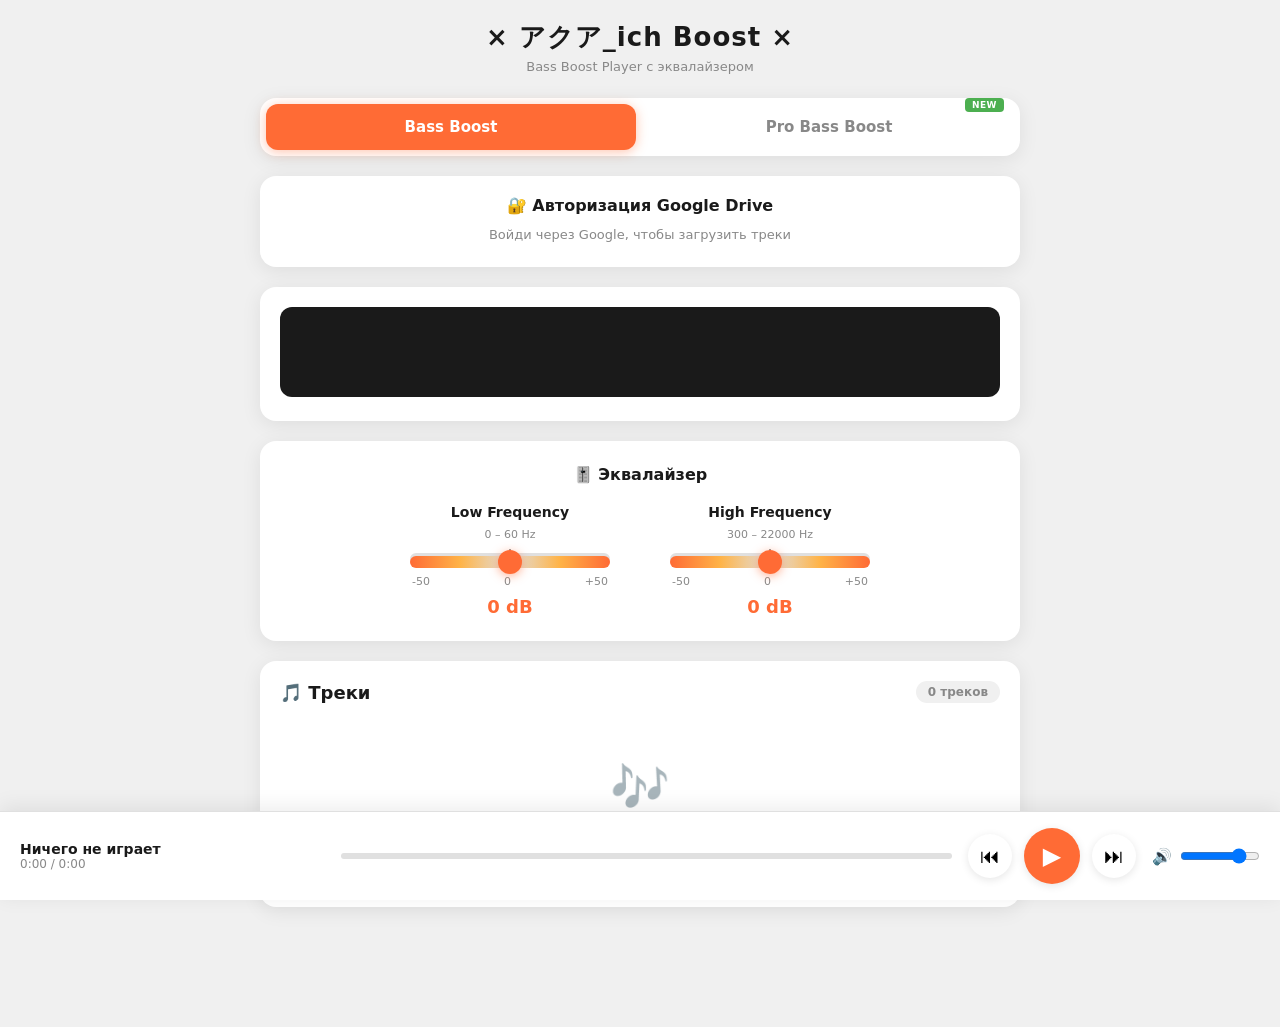
==== aqua_ich_boost_player.html @ 5163fb45 "Add files via upload" ====
<!DOCTYPE html>
<html lang="ru">
<head>
<meta charset="UTF-8">
<meta name="viewport" content="width=device-width, initial-scale=1.0">
<title>× アクア_ich Boost ×</title>
<script src="https://accounts.google.com/gsi/client" async defer></script>
<style>
  :root {
    --bg: #f0f0f0;
    --card: #ffffff;
    --accent: #ff6b35;
    --text: #1a1a1a;
    --text2: #888888;
    --border: #e0e0e0;
    --shadow: 0 4px 20px rgba(0,0,0,0.08);
    --green: #4caf50;
    --red: #f44336;
    --blue: #2196f3;
  }
  * { margin:0; padding:0; box-sizing:border-box; font-family:'Segoe UI',system-ui,sans-serif; }
  body { background:var(--bg); color:var(--text); min-height:100vh; }
  .container { max-width:800px; margin:0 auto; padding:20px; }

  .header { text-align:center; margin-bottom:24px; }
  .header h1 { font-size:26px; font-weight:700; letter-spacing:1px; }
  .header p { color:var(--text2); font-size:13px; margin-top:4px; }

  /* Tabs */
  .tabs { display:flex; gap:8px; margin-bottom:20px; background:var(--card); padding:6px; border-radius:16px; box-shadow:var(--shadow); }
  .tab { flex:1; padding:14px 20px; border:none; background:transparent; border-radius:12px; cursor:pointer; font-size:15px; font-weight:600; color:var(--text2); transition:all 0.3s; position:relative; }
  .tab.active { background:var(--accent); color:white; box-shadow:0 2px 12px rgba(255,107,53,0.4); }
  .tab .badge-new {
    position:absolute;
    top:-6px;
    right:10px;
    background:var(--green);
    color:white;
    font-size:9px;
    padding:2px 7px;
    border-radius:4px;
    font-weight:700;
    letter-spacing:0.5px;
    text-transform:uppercase;
  }

  /* Auth */
  .auth-box { background:var(--card); border-radius:16px; padding:20px; margin-bottom:20px; box-shadow:var(--shadow); text-align:center; }
  .auth-box h3 { font-size:16px; margin-bottom:12px; }
  .auth-status { font-size:13px; color:var(--text2); margin-top:10px; min-height:20px; }
  .auth-status.ok { color:var(--green); }
  .auth-status.err { color:var(--red); }
  .auth-status.loading { color:var(--blue); }
  .btn { padding:12px 28px; border:none; border-radius:12px; font-size:14px; font-weight:600; cursor:pointer; transition:all 0.2s; display:inline-flex; align-items:center; gap:8px; }
  .btn-primary { background:var(--accent); color:white; box-shadow:0 2px 12px rgba(255,107,53,0.3); }
  .btn-primary:hover { transform:translateY(-1px); box-shadow:0 4px 16px rgba(255,107,53,0.4); }
  .btn-green { background:var(--green); color:white; }
  .btn-blue { background:var(--blue); color:white; }
  .btn-red { background:var(--red); color:white; }

  /* Equalizer */
  .eq-box { background:var(--card); border-radius:16px; padding:24px; margin-bottom:20px; box-shadow:var(--shadow); }
  .eq-title { font-size:16px; font-weight:700; margin-bottom:20px; text-align:center; }
  .eq-sliders { display:flex; justify-content:center; gap:60px; }
  .eq-band { text-align:center; width:200px; }
  .eq-band label { font-size:14px; font-weight:600; display:block; margin-bottom:8px; }
  .eq-band .freq-label { font-size:11px; color:var(--text2); margin-bottom:12px; }
  .eq-slider-wrap { position:relative; height:12px; background:var(--border); border-radius:6px; margin:10px 0; }
  .eq-slider-wrap input[type=range] {
    -webkit-appearance:none;
    appearance:none;
    width:100%;
    height:12px;
    background:transparent;
    position:relative;
    z-index:2;
    cursor:pointer;
  }
  .eq-slider-wrap input[type=range]::-webkit-slider-thumb {
    -webkit-appearance:none;
    width:24px;
    height:24px;
    border-radius:50%;
    background:var(--accent);
    cursor:pointer;
    box-shadow:0 2px 10px rgba(255,107,53,0.5);
    margin-top:-6px;
  }
  .eq-slider-wrap input[type=range]::-webkit-slider-runnable-track {
    height:12px;
    border-radius:6px;
    background:linear-gradient(to right, #ff6b35 0%, #ffb347 25%, #e0e0e0 50%, #ffb347 75%, #ff6b35 100%);
  }
  .eq-slider-wrap input[type=range]::-moz-range-thumb {
    width:24px; height:24px; border-radius:50%; background:var(--accent); border:none;
    box-shadow:0 2px 10px rgba(255,107,53,0.5);
  }
  .eq-slider-wrap input[type=range]::-moz-range-track {
    height:12px; border-radius:6px;
    background:linear-gradient(to right, #ff6b35 0%, #ffb347 25%, #e0e0e0 50%, #ffb347 75%, #ff6b35 100%);
  }
  .eq-center-line {
    position:absolute;
    left:50%;
    top:-4px;
    bottom:-4px;
    width:2px;
    background:#999;
    z-index:1;
    transform:translateX(-50%);
  }
  .eq-scale { display:flex; justify-content:space-between; font-size:11px; color:var(--text2); margin-top:4px; padding:0 2px; }
  .eq-value { font-size:18px; font-weight:700; color:var(--accent); margin-top:8px; }

  /* Visualizer */
  .viz-box { background:var(--card); border-radius:16px; padding:20px; margin-bottom:20px; box-shadow:var(--shadow); }
  canvas { width:100%; height:90px; border-radius:12px; background:#1a1a1a; }

  /* Tracks */
  .tracks-box { background:var(--card); border-radius:16px; padding:20px; box-shadow:var(--shadow); min-height:200px; }
  .tracks-header { display:flex; justify-content:space-between; align-items:center; margin-bottom:16px; }
  .tracks-header h3 { font-size:18px; }
  .track-count { background:var(--bg); padding:4px 12px; border-radius:12px; font-size:12px; font-weight:600; color:var(--text2); }
  .track-item { display:flex; align-items:center; gap:14px; padding:14px; border-radius:12px; transition:all 0.2s; margin-bottom:8px; background:#fafafa; }
  .track-item:hover { background:#f0f0f0; }
  .track-item.playing { background:rgba(255,107,53,0.08); border:2px solid rgba(255,107,53,0.2); }
  .track-num { width:32px; height:32px; border-radius:50%; background:var(--card); display:flex; align-items:center; justify-content:center; font-size:12px; font-weight:700; color:var(--text2); box-shadow:0 2px 8px rgba(0,0,0,0.06); }
  .track-info { flex:1; }
  .track-name { font-size:14px; font-weight:600; white-space:nowrap; overflow:hidden; text-overflow:ellipsis; max-width:380px; }
  .track-meta { font-size:12px; color:var(--text2); margin-top:2px; }
  .track-btns { display:flex; gap:8px; }
  .icon-btn { width:40px; height:40px; border-radius:50%; border:none; background:var(--card); cursor:pointer; display:flex; align-items:center; justify-content:center; font-size:18px; box-shadow:0 2px 8px rgba(0,0,0,0.08); transition:all 0.2s; }
  .icon-btn:hover { transform:scale(1.1); background:var(--accent); color:white; }
  .icon-btn.playing { background:var(--accent); color:white; }

  /* Player bar */
  .player-bar { position:fixed; bottom:0; left:0; right:0; background:var(--card); border-top:1px solid var(--border); padding:16px 20px; display:flex; align-items:center; gap:16px; box-shadow:0 -4px 20px rgba(0,0,0,0.08); z-index:100; }
  .player-info { flex:1; min-width:0; }
  .player-title { font-size:14px; font-weight:600; white-space:nowrap; overflow:hidden; text-overflow:ellipsis; }
  .player-time { font-size:12px; color:var(--text2); }
  .player-progress { flex:2; height:6px; background:var(--border); border-radius:3px; cursor:pointer; position:relative; }
  .player-progress-fill { height:100%; background:var(--accent); border-radius:3px; width:0%; transition:width 0.1s; }
  .player-controls { display:flex; align-items:center; gap:12px; }
  .player-btn { width:44px; height:44px; border-radius:50%; border:none; background:var(--card); cursor:pointer; display:flex; align-items:center; justify-content:center; font-size:20px; box-shadow:0 2px 8px rgba(0,0,0,0.1); transition:all 0.2s; }
  .player-btn:hover { transform:scale(1.1); }
  .player-btn.main { width:56px; height:56px; background:var(--accent); color:white; font-size:24px; }
  .volume-box { display:flex; align-items:center; gap:8px; }
  .volume-box input { width:80px; }

  .empty-state { text-align:center; padding:40px; color:var(--text2); }
  .empty-state .big-icon { font-size:48px; margin-bottom:12px; opacity:0.5; }

  .spacer { height:100px; }

  /* Google Sign In button */
  #g_id_signin { margin:10px auto; }

  .download-btn { 
    padding:6px 14px; 
    border:none; 
    border-radius:8px; 
    background:var(--green); 
    color:white; 
    font-size:12px; 
    font-weight:600; 
    cursor:pointer; 
    transition:all 0.2s;
  }
  .download-btn:hover { background:#45a049; }
</style>
</head>
<body>

<div class="container">
  <div class="header">
    <h1>× アクア_ich Boost ×</h1>
    <p>Bass Boost Player с эквалайзером</p>
  </div>

  <!-- Tabs -->
  <div class="tabs">
    <button class="tab active" onclick="switchTab('bass')">Bass Boost</button>
    <button class="tab" onclick="switchTab('pro')">
      Pro Bass Boost
      <span class="badge-new">NEW</span>
    </button>
  </div>

  <!-- Auth / Drive -->
  <div class="auth-box">
    <h3>🔐 Авторизация Google Drive</h3>
    <div id="g_id_signin"></div>
    <button class="btn btn-primary" id="loadBtn" onclick="loadTracks()" style="display:none;">🔄 Обновить треки</button>
    <button class="btn btn-red" id="logoutBtn" onclick="logout()" style="display:none;">🚪 Выйти</button>
    <div class="auth-status" id="authStatus">Войди через Google, чтобы загрузить треки</div>
  </div>

  <!-- Visualizer -->
  <div class="viz-box">
    <canvas id="vizCanvas" width="800" height="90"></canvas>
  </div>

  <!-- Equalizer - 2 sliders -->
  <div class="eq-box">
    <div class="eq-title">🎚️ Эквалайзер</div>
    <div class="eq-sliders">
      <div class="eq-band">
        <label>Low Frequency</label>
        <div class="freq-label">0 – 60 Hz</div>
        <div class="eq-slider-wrap">
          <div class="eq-center-line"></div>
          <input type="range" id="lowFreq" min="-50" max="50" value="0" oninput="updateLowFreq(this.value)">
        </div>
        <div class="eq-scale"><span>-50</span><span>0</span><span>+50</span></div>
        <div class="eq-value" id="lowFreqVal">0 dB</div>
      </div>
      <div class="eq-band">
        <label>High Frequency</label>
        <div class="freq-label">300 – 22000 Hz</div>
        <div class="eq-slider-wrap">
          <div class="eq-center-line"></div>
          <input type="range" id="highFreq" min="-50" max="50" value="0" oninput="updateHighFreq(this.value)">
        </div>
        <div class="eq-scale"><span>-50</span><span>0</span><span>+50</span></div>
        <div class="eq-value" id="highFreqVal">0 dB</div>
      </div>
    </div>
  </div>

  <!-- Tracks -->
  <div class="tracks-box">
    <div class="tracks-header">
      <h3>🎵 Треки</h3>
      <span class="track-count" id="trackCount">0 треков</span>
    </div>
    <div id="tracksList">
      <div class="empty-state">
        <div class="big-icon">🎶</div>
        <p>Войди через Google и нажми «Обновить», чтобы загрузить треки</p>
      </div>
    </div>
  </div>

  <div class="spacer"></div>
</div>

<!-- Player Bar -->
<div class="player-bar">
  <div class="player-info">
    <div class="player-title" id="playerTitle">Ничего не играет</div>
    <div class="player-time" id="playerTime">0:00 / 0:00</div>
  </div>
  <div class="player-progress" id="progressBar" onclick="seek(event)">
    <div class="player-progress-fill" id="progressFill"></div>
  </div>
  <div class="player-controls">
    <button class="player-btn" onclick="prevTrack()">⏮</button>
    <button class="player-btn main" id="playBtn" onclick="togglePlay()">▶</button>
    <button class="player-btn" onclick="nextTrack()">⏭</button>
  </div>
  <div class="volume-box">
    <span>🔊</span>
    <input type="range" min="0" max="100" value="80" oninput="setVolume(this.value)">
  </div>
</div>

<script>
// ===== CONFIG =====
const CLIENT_ID = '830248822179-fhpent7chj669b1dheijkqpao1aupvlo.apps.googleusercontent.com';
const FOLDERS = {
  bass: '1kdlwdv2Vj61MguJNQw0tPqqS7c1af6V0',
  pro: '1VSWe972Yy4k4_7MBRKq35y_H9FUlUdFY'
};
const API_KEY = 'AIzaSyDWpLjol2-PGwgXaF_Ego91LoyUTzQK_4o';

// ===== AUDIO ENGINE =====
let audioCtx, source, gainNode, analyser, lowFilter, highFilter;
let currentTrack = null, isPlaying = false, tracks = [], currentIndex = 0;
let currentMode = 'bass';
let accessToken = null;

function initAudio() {
  if (audioCtx) return;
  audioCtx = new (window.AudioContext || window.webkitAudioContext)();
  analyser = audioCtx.createAnalyser();
  analyser.fftSize = 256;

  gainNode = audioCtx.createGain();
  gainNode.gain.value = 0.8;

  lowFilter = audioCtx.createBiquadFilter();
  lowFilter.type = 'lowshelf';
  lowFilter.frequency.value = 60;
  lowFilter.gain.value = 0;

  highFilter = audioCtx.createBiquadFilter();
  highFilter.type = 'highshelf';
  highFilter.frequency.value = 300;
  highFilter.gain.value = 0;
}

function connectSource(audio) {
  if (source) source.disconnect();
  source = audioCtx.createMediaElementSource(audio);
  source.connect(lowFilter);
  lowFilter.connect(highFilter);
  highFilter.connect(gainNode);
  gainNode.connect(analyser);
  analyser.connect(audioCtx.destination);
}

// ===== GOOGLE AUTH =====
function initGoogleAuth() {
  google.accounts.id.initialize({
    client_id: CLIENT_ID,
    callback: handleCredentialResponse,
    scope: 'https://www.googleapis.com/auth/drive.readonly'
  });

  google.accounts.id.renderButton(
    document.getElementById("g_id_signin"),
    { theme: "outline", size: "large", width: 250 }
  );
}

function handleCredentialResponse(response) {
  // For Google Identity Services, we need to use the token to get an access token
  // We'll use the newer Google Identity Services approach
  accessToken = response.credential;
  showAuthStatus('✅ Авторизован! Нажми «Обновить треки»', 'ok');
  document.getElementById('g_id_signin').style.display = 'none';
  document.getElementById('loadBtn').style.display = 'inline-flex';
  document.getElementById('logoutBtn').style.display = 'inline-flex';
}

// Alternative: Use OAuth 2.0 flow for Drive API access
function requestDriveAccess() {
  const client = google.accounts.oauth2.initTokenClient({
    client_id: CLIENT_ID,
    scope: 'https://www.googleapis.com/auth/drive.readonly',
    callback: (tokenResponse) => {
      accessToken = tokenResponse.access_token;
      showAuthStatus('✅ Доступ к Google Drive получен!', 'ok');
      document.getElementById('g_id_signin').style.display = 'none';
      document.getElementById('loadBtn').style.display = 'inline-flex';
      document.getElementById('logoutBtn').style.display = 'inline-flex';
      loadTracks();
    }
  });
  client.requestAccessToken();
}

function logout() {
  accessToken = null;
  tracks = [];
  renderTracks();
  document.getElementById('g_id_signin').style.display = 'block';
  document.getElementById('loadBtn').style.display = 'none';
  document.getElementById('logoutBtn').style.display = 'none';
  showAuthStatus('Войди через Google, чтобы загрузить треки', '');
}

function showAuthStatus(msg, type) {
  const el = document.getElementById('authStatus');
  el.textContent = msg;
  el.className = 'auth-status ' + type;
}

// ===== TABS =====
function switchTab(mode) {
  currentMode = mode;
  document.querySelectorAll('.tab').forEach((t, i) => {
    t.classList.toggle('active', (mode === 'bass' && i === 0) || (mode === 'pro' && i === 1));
  });
  if (accessToken) loadTracks();
}

// ===== EQ =====
function updateLowFreq(val) {
  const v = parseFloat(val);
  if (lowFilter) lowFilter.gain.value = v;
  document.getElementById('lowFreqVal').textContent = (v > 0 ? '+' : '') + v + ' dB';
  document.getElementById('lowFreqVal').style.color = v > 0 ? '#ff6b35' : (v < 0 ? '#888' : '#333');
}

function updateHighFreq(val) {
  const v = parseFloat(val);
  if (highFilter) highFilter.gain.value = v;
  document.getElementById('highFreqVal').textContent = (v > 0 ? '+' : '') + v + ' dB';
  document.getElementById('highFreqVal').style.color = v > 0 ? '#ff6b35' : (v < 0 ? '#888' : '#333');
}

// ===== LOAD TRACKS FROM GOOGLE DRIVE =====
async function loadTracks() {
  if (!accessToken) {
    // Try to get access token first
    requestDriveAccess();
    return;
  }

  const folderId = FOLDERS[currentMode];
  showAuthStatus('⏳ Загрузка треков...', 'loading');

  try {
    // Try using Drive API with access token
    const response = await fetch(
      `https://www.googleapis.com/drive/v3/files?q='${folderId}'+in+parents+and+mimeType+contains+'audio'&fields=files(id,name,mimeType,size)&pageSize=100`,
      {
        headers: {
          'Authorization': `Bearer ${accessToken}`
        }
      }
    );

    if (!response.ok) {
      // Fallback: Try with API Key for public files
      const pubResponse = await fetch(
        `https://www.googleapis.com/drive/v3/files?q='${folderId}'+in+parents+and+mimeType+contains+'audio'&fields=files(id,name,mimeType,size)&key=${API_KEY}&pageSize=100`
      );

      if (!pubResponse.ok) {
        throw new Error('Не удалось получить доступ к папке. Убедись, что папка публичная.');
      }

      const data = await pubResponse.json();
      processTracks(data.files);
      return;
    }

    const data = await response.json();
    processTracks(data.files);

  } catch (e) {
    showAuthStatus('❌ ' + e.message, 'err');
    // Show manual fallback
    showManualFallback();
  }
}

function processTracks(files) {
  if (!files || files.length === 0) {
    showAuthStatus('⚠️ В папке нет аудиофайлов', 'err');
    document.getElementById('tracksList').innerHTML = `
      <div class="empty-state">
        <div class="big-icon">📂</div>
        <p>В папке нет аудиофайлов. Загрузи MP3, WAV, FLAC или OGG.</p>
      </div>
    `;
    return;
  }

  tracks = files.map((f, i) => ({
    name: f.name,
    _id: i,
    _driveId: f.id,
    _url: `https://www.googleapis.com/drive/v3/files/${f.id}?alt=media&key=${API_KEY}`
  }));

  renderTracks();
  showAuthStatus(`✅ Загружено ${tracks.length} треков`, 'ok');
}

function showManualFallback() {
  document.getElementById('tracksList').innerHTML = `
    <div class="empty-state">
      <div class="big-icon">🔧</div>
      <p style="font-size:14px; max-width:500px; margin:0 auto; line-height:1.6;">
        <b>Автоматическая загрузка недоступна.</b><br><br>
        Попробуй добавить треки вручную в код:<br>
        <code style="background:#f0f0f0; padding:4px 8px; border-radius:4px; display:block; margin:10px 0; text-align:left;">
        const TRACKS = [<br>
        &nbsp;&nbsp;{ name: "Трек 1", url: "https://drive.google.com/uc?export=download&id=FILE_ID" },<br>
        &nbsp;&nbsp;{ name: "Трек 2", url: "https://drive.google.com/uc?export=download&id=FILE_ID" }<br>
        ];
        </code>
        Или открой папку в Google Drive → ПКМ на файл → "Получить ссылку" → скопируй ID.
      </p>
    </div>
  `;
}

// ===== TRACKS RENDER =====
function renderTracks() {
  const list = document.getElementById('tracksList');
  document.getElementById('trackCount').textContent = tracks.length + ' треков';

  if (tracks.length === 0) {
    list.innerHTML = `<div class="empty-state"><div class="big-icon">🎶</div><p>Войди через Google и нажми «Обновить»</p></div>`;
    return;
  }

  list.innerHTML = tracks.map((t, i) => `
    <div class="track-item ${currentIndex === i ? 'playing' : ''}" data-index="${i}">
      <div class="track-num">${i+1}</div>
      <div class="track-info">
        <div class="track-name">${t.name || 'Трек ' + (i+1)}</div>
        <div class="track-meta">${currentIndex === i && isPlaying ? '▶ Играет' : '⏸ На паузе'}</div>
      </div>
      <div class="track-btns">
        <button class="icon-btn ${currentIndex === i && isPlaying ? 'playing' : ''}" onclick="playTrack(${i})">
          ${currentIndex === i && isPlaying ? '⏸' : '▶'}
        </button>
        <button class="download-btn" onclick="downloadTrack(${i})">⬇ Скачать</button>
      </div>
    </div>
  `).join('');
}

// ===== DOWNLOAD =====
async function downloadTrack(index) {
  const track = tracks[index];
  if (!track) return;

  try {
    // Try File System Access API for "music" folder
    const dirHandle = await window.showDirectoryPicker();
    const fileHandle = await dirHandle.getFileHandle(track.name, { create: true });
    const writable = await fileHandle.createWritable();

    const response = await fetch(track._url);
    await response.body.pipeTo(writable);

    showAuthStatus('✅ Сохранено!', 'ok');
  } catch (e) {
    // Fallback: regular download
    const a = document.createElement('a');
    a.href = track._url;
    a.download = track.name;
    a.click();
    showAuthStatus('⬇️ Скачивание началось', 'ok');
  }
}

// ===== PLAYBACK =====
let audio = new Audio();
audio.crossOrigin = 'anonymous';

function playTrack(index) {
  if (!audioCtx) initAudio();
  if (audioCtx.state === 'suspended') audioCtx.resume();

  if (currentIndex === index && isPlaying) {
    audio.pause();
    isPlaying = false;
    updateUI();
    return;
  }

  currentIndex = index;
  const track = tracks[index];
  if (!track) return;

  audio.src = track._url;
  audio.load();

  audio.oncanplay = () => {
    if (!source) connectSource(audio);
    audio.play();
    isPlaying = true;
    updateUI();
  };

  audio.onended = () => { nextTrack(); };
  audio.ontimeupdate = updateProgress;
}

function togglePlay() {
  if (!tracks.length) return;
  if (!audio.src) { playTrack(0); return; }
  if (isPlaying) { audio.pause(); isPlaying = false; }
  else { audio.play(); isPlaying = true; }
  updateUI();
}

function prevTrack() {
  if (tracks.length === 0) return;
  playTrack((currentIndex - 1 + tracks.length) % tracks.length);
}

function nextTrack() {
  if (tracks.length === 0) return;
  playTrack((currentIndex + 1) % tracks.length);
}

function setVolume(v) {
  if (gainNode) gainNode.gain.value = v / 100;
}

function seek(e) {
  if (!audio.duration) return;
  const rect = e.currentTarget.getBoundingClientRect();
  const pct = (e.clientX - rect.left) / rect.width;
  audio.currentTime = pct * audio.duration;
}

function updateProgress() {
  if (!audio.duration) return;
  const pct = (audio.currentTime / audio.duration) * 100;
  document.getElementById('progressFill').style.width = pct + '%';
  document.getElementById('playerTime').textContent = 
    formatTime(audio.currentTime) + ' / ' + formatTime(audio.duration);
}

function formatTime(s) {
  if (!s || isNaN(s)) return '0:00';
  const m = Math.floor(s / 60);
  const sec = Math.floor(s % 60);
  return m + ':' + (sec < 10 ? '0' : '') + sec;
}

function updateUI() {
  const track = tracks[currentIndex];
  document.getElementById('playerTitle').textContent = track ? (track.name || 'Трек') : 'Ничего не играет';
  document.getElementById('playBtn').textContent = isPlaying ? '⏸' : '▶';
  renderTracks();
}

// ===== VISUALIZER =====
function drawVisualizer() {
  const canvas = document.getElementById('vizCanvas');
  const ctx = canvas.getContext('2d');
  const bufferLength = analyser ? analyser.frequencyBinCount : 0;
  const dataArray = new Uint8Array(bufferLength);

  function draw() {
    requestAnimationFrame(draw);
    ctx.fillStyle = '#1a1a1a';
    ctx.fillRect(0, 0, canvas.width, canvas.height);

    if (!analyser) return;
    analyser.getByteFrequencyData(dataArray);

    const barWidth = (canvas.width / bufferLength) * 2.5;
    let x = 0;

    for (let i = 0; i < bufferLength; i++) {
      const barHeight = (dataArray[i] / 255) * canvas.height;
      const hue = 15 + (i / bufferLength) * 30;
      ctx.fillStyle = `hsl(${hue}, 90%, ${50 + (dataArray[i]/255)*30}%)`;
      ctx.fillRect(x, canvas.height - barHeight, barWidth, barHeight);
      x += barWidth + 1;
    }
  }
  draw();
}

// ===== INIT =====
window.onload = function() {
  initGoogleAuth();
  drawVisualizer();
};
</script>

</body>
</html>
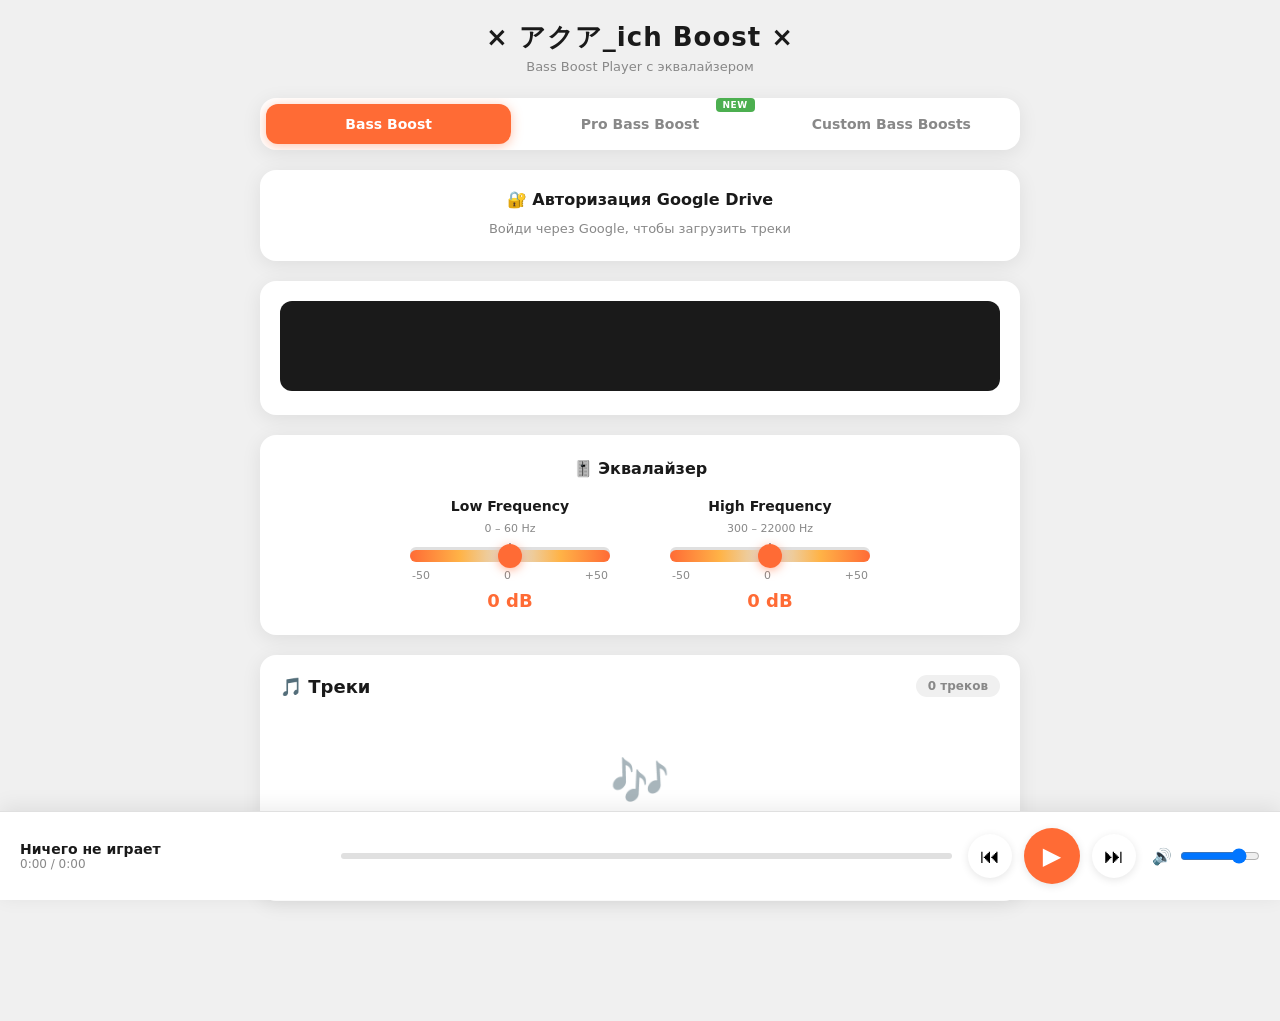
==== commit 754c9eb7: "Add files via upload" ====
--- a/aqua_ich_boost_player.html
+++ b/aqua_ich_boost_player.html
@@ -4,6 +4,25 @@
 <meta charset="UTF-8">
 <meta name="viewport" content="width=device-width, initial-scale=1.0">
 <title>× アクア_ich Boost ×</title>
+
+<!-- Open Graph / Discord / Telegram / VK -->
+<meta property="og:title" content="× アクア_ich Boost ×">
+<meta property="og:description" content="Слушай Bass бусты от Аквича">
+<meta property="og:type" content="website">
+<meta property="og:url" content="https://olduserru.github.io/">
+<meta property="og:image" content="https://olduserru.github.io/preview.png">
+<meta property="og:site_name" content="Aquich bass">
+<meta property="og:locale" content="ru_RU">
+
+<!-- Twitter / X -->
+<meta name="twitter:card" content="summary_large_image">
+<meta name="twitter:title" content="× アクア_ich Boost ×">
+<meta name="twitter:description" content="Bass Boost Player с эквалайзером">
+<meta name="twitter:image" content="https://olduserru.github.io/preview.png">
+
+<!-- Цвет темы Discord/Telegram -->
+<meta name="theme-color" content="#ff6b35">
+
 <script src="https://accounts.google.com/gsi/client" async defer></script>
 <style>
   :root {
@@ -17,6 +36,7 @@
     --green: #4caf50;
     --red: #f44336;
     --blue: #2196f3;
+    --purple: #9c27b0;
   }
   * { margin:0; padding:0; box-sizing:border-box; font-family:'Segoe UI',system-ui,sans-serif; }
   body { background:var(--bg); color:var(--text); min-height:100vh; }
@@ -27,13 +47,14 @@
   .header p { color:var(--text2); font-size:13px; margin-top:4px; }
 
   /* Tabs */
-  .tabs { display:flex; gap:8px; margin-bottom:20px; background:var(--card); padding:6px; border-radius:16px; box-shadow:var(--shadow); }
-  .tab { flex:1; padding:14px 20px; border:none; background:transparent; border-radius:12px; cursor:pointer; font-size:15px; font-weight:600; color:var(--text2); transition:all 0.3s; position:relative; }
+  .tabs { display:flex; gap:6px; margin-bottom:20px; background:var(--card); padding:6px; border-radius:16px; box-shadow:var(--shadow); overflow-x:auto; }
+  .tab { flex:1; min-width:120px; padding:12px 16px; border:none; background:transparent; border-radius:12px; cursor:pointer; font-size:14px; font-weight:600; color:var(--text2); transition:all 0.3s; position:relative; white-space:nowrap; }
   .tab.active { background:var(--accent); color:white; box-shadow:0 2px 12px rgba(255,107,53,0.4); }
+  .tab.active-purple { background:var(--purple); color:white; box-shadow:0 2px 12px rgba(156,39,176,0.4); }
   .tab .badge-new {
     position:absolute;
     top:-6px;
-    right:10px;
+    right:8px;
     background:var(--green);
     color:white;
     font-size:9px;
@@ -43,6 +64,11 @@
     letter-spacing:0.5px;
     text-transform:uppercase;
   }
+
+  /* Sub-tabs for Custom */
+  .sub-tabs { display:flex; gap:6px; margin-bottom:16px; background:#f8f8f8; padding:4px; border-radius:12px; }
+  .sub-tab { flex:1; padding:10px 14px; border:none; background:transparent; border-radius:10px; cursor:pointer; font-size:13px; font-weight:600; color:var(--text2); transition:all 0.2s; white-space:nowrap; }
+  .sub-tab.active { background:var(--purple); color:white; }
 
   /* Auth */
   .auth-box { background:var(--card); border-radius:16px; padding:20px; margin-bottom:20px; box-shadow:var(--shadow); text-align:center; }
@@ -54,8 +80,9 @@
   .btn { padding:12px 28px; border:none; border-radius:12px; font-size:14px; font-weight:600; cursor:pointer; transition:all 0.2s; display:inline-flex; align-items:center; gap:8px; }
   .btn-primary { background:var(--accent); color:white; box-shadow:0 2px 12px rgba(255,107,53,0.3); }
   .btn-primary:hover { transform:translateY(-1px); box-shadow:0 4px 16px rgba(255,107,53,0.4); }
+  .btn-purple { background:var(--purple); color:white; box-shadow:0 2px 12px rgba(156,39,176,0.3); }
+  .btn-purple:hover { transform:translateY(-1px); box-shadow:0 4px 16px rgba(156,39,176,0.4); }
   .btn-green { background:var(--green); color:white; }
-  .btn-blue { background:var(--blue); color:white; }
   .btn-red { background:var(--red); color:white; }
 
   /* Equalizer */
@@ -132,6 +159,18 @@
   .icon-btn { width:40px; height:40px; border-radius:50%; border:none; background:var(--card); cursor:pointer; display:flex; align-items:center; justify-content:center; font-size:18px; box-shadow:0 2px 8px rgba(0,0,0,0.08); transition:all 0.2s; }
   .icon-btn:hover { transform:scale(1.1); background:var(--accent); color:white; }
   .icon-btn.playing { background:var(--accent); color:white; }
+  .download-btn { 
+    padding:6px 14px; 
+    border:none; 
+    border-radius:8px; 
+    background:var(--green); 
+    color:white; 
+    font-size:12px; 
+    font-weight:600; 
+    cursor:pointer; 
+    transition:all 0.2s;
+  }
+  .download-btn:hover { background:#45a049; }
 
   /* Player bar */
   .player-bar { position:fixed; bottom:0; left:0; right:0; background:var(--card); border-top:1px solid var(--border); padding:16px 20px; display:flex; align-items:center; gap:16px; box-shadow:0 -4px 20px rgba(0,0,0,0.08); z-index:100; }
@@ -152,21 +191,7 @@
 
   .spacer { height:100px; }
 
-  /* Google Sign In button */
   #g_id_signin { margin:10px auto; }
-
-  .download-btn { 
-    padding:6px 14px; 
-    border:none; 
-    border-radius:8px; 
-    background:var(--green); 
-    color:white; 
-    font-size:12px; 
-    font-weight:600; 
-    cursor:pointer; 
-    transition:all 0.2s;
-  }
-  .download-btn:hover { background:#45a049; }
 </style>
 </head>
 <body>
@@ -184,13 +209,20 @@
       Pro Bass Boost
       <span class="badge-new">NEW</span>
     </button>
-  </div>
-
-  <!-- Auth / Drive -->
+    <button class="tab" onclick="switchTab('custom')">Custom Bass Boosts</button>
+  </div>
+
+  <!-- Sub-tabs for Custom -->
+  <div class="sub-tabs" id="subTabs" style="display:none;">
+    <button class="sub-tab active" onclick="switchSubTab('artem25k')">Bass by artem25k</button>
+  </div>
+
+  <!-- Auth -->
   <div class="auth-box">
     <h3>🔐 Авторизация Google Drive</h3>
     <div id="g_id_signin"></div>
     <button class="btn btn-primary" id="loadBtn" onclick="loadTracks()" style="display:none;">🔄 Обновить треки</button>
+    <button class="btn btn-purple" id="loadBtnCustom" onclick="loadTracks()" style="display:none;">🔄 Обновить треки</button>
     <button class="btn btn-red" id="logoutBtn" onclick="logout()" style="display:none;">🚪 Выйти</button>
     <div class="auth-status" id="authStatus">Войди через Google, чтобы загрузить треки</div>
   </div>
@@ -200,7 +232,7 @@
     <canvas id="vizCanvas" width="800" height="90"></canvas>
   </div>
 
-  <!-- Equalizer - 2 sliders -->
+  <!-- Equalizer -->
   <div class="eq-box">
     <div class="eq-title">🎚️ Эквалайзер</div>
     <div class="eq-sliders">
@@ -269,7 +301,8 @@
 const CLIENT_ID = '830248822179-fhpent7chj669b1dheijkqpao1aupvlo.apps.googleusercontent.com';
 const FOLDERS = {
   bass: '1kdlwdv2Vj61MguJNQw0tPqqS7c1af6V0',
-  pro: '1VSWe972Yy4k4_7MBRKq35y_H9FUlUdFY'
+  pro: '1VSWe972Yy4k4_7MBRKq35y_H9FUlUdFY',
+  artem25k: '16MuMkwjQwyCfIUcYSH_Y1FQLaSvmM2Ou'
 };
 const API_KEY = 'AIzaSyDWpLjol2-PGwgXaF_Ego91LoyUTzQK_4o';
 
@@ -277,6 +310,7 @@
 let audioCtx, source, gainNode, analyser, lowFilter, highFilter;
 let currentTrack = null, isPlaying = false, tracks = [], currentIndex = 0;
 let currentMode = 'bass';
+let currentSubTab = 'artem25k';
 let accessToken = null;
 
 function initAudio() {
@@ -324,16 +358,13 @@
 }
 
 function handleCredentialResponse(response) {
-  // For Google Identity Services, we need to use the token to get an access token
-  // We'll use the newer Google Identity Services approach
   accessToken = response.credential;
   showAuthStatus('✅ Авторизован! Нажми «Обновить треки»', 'ok');
   document.getElementById('g_id_signin').style.display = 'none';
-  document.getElementById('loadBtn').style.display = 'inline-flex';
+  updateLoadButton();
   document.getElementById('logoutBtn').style.display = 'inline-flex';
 }
 
-// Alternative: Use OAuth 2.0 flow for Drive API access
 function requestDriveAccess() {
   const client = google.accounts.oauth2.initTokenClient({
     client_id: CLIENT_ID,
@@ -342,12 +373,22 @@
       accessToken = tokenResponse.access_token;
       showAuthStatus('✅ Доступ к Google Drive получен!', 'ok');
       document.getElementById('g_id_signin').style.display = 'none';
-      document.getElementById('loadBtn').style.display = 'inline-flex';
+      updateLoadButton();
       document.getElementById('logoutBtn').style.display = 'inline-flex';
       loadTracks();
     }
   });
   client.requestAccessToken();
+}
+
+function updateLoadButton() {
+  if (currentMode === 'custom') {
+    document.getElementById('loadBtn').style.display = 'none';
+    document.getElementById('loadBtnCustom').style.display = 'inline-flex';
+  } else {
+    document.getElementById('loadBtn').style.display = 'inline-flex';
+    document.getElementById('loadBtnCustom').style.display = 'none';
+  }
 }
 
 function logout() {
@@ -356,6 +397,7 @@
   renderTracks();
   document.getElementById('g_id_signin').style.display = 'block';
   document.getElementById('loadBtn').style.display = 'none';
+  document.getElementById('loadBtnCustom').style.display = 'none';
   document.getElementById('logoutBtn').style.display = 'none';
   showAuthStatus('Войди через Google, чтобы загрузить треки', '');
 }
@@ -370,8 +412,30 @@
 function switchTab(mode) {
   currentMode = mode;
   document.querySelectorAll('.tab').forEach((t, i) => {
-    t.classList.toggle('active', (mode === 'bass' && i === 0) || (mode === 'pro' && i === 1));
+    t.classList.remove('active', 'active-purple');
+    if ((mode === 'bass' && i === 0) || (mode === 'pro' && i === 1)) {
+      t.classList.add('active');
+    } else if (mode === 'custom' && i === 2) {
+      t.classList.add('active-purple');
+    }
   });
+
+  // Show/hide sub-tabs
+  const subTabs = document.getElementById('subTabs');
+  if (mode === 'custom') {
+    subTabs.style.display = 'flex';
+  } else {
+    subTabs.style.display = 'none';
+  }
+
+  updateLoadButton();
+  if (accessToken) loadTracks();
+}
+
+function switchSubTab(sub) {
+  currentSubTab = sub;
+  document.querySelectorAll('.sub-tab').forEach(t => t.classList.remove('active'));
+  event.target.classList.add('active');
   if (accessToken) loadTracks();
 }
 
@@ -390,19 +454,23 @@
   document.getElementById('highFreqVal').style.color = v > 0 ? '#ff6b35' : (v < 0 ? '#888' : '#333');
 }
 
-// ===== LOAD TRACKS FROM GOOGLE DRIVE =====
+// ===== LOAD TRACKS =====
 async function loadTracks() {
   if (!accessToken) {
-    // Try to get access token first
     requestDriveAccess();
     return;
   }
 
-  const folderId = FOLDERS[currentMode];
+  let folderId;
+  if (currentMode === 'custom') {
+    folderId = FOLDERS[currentSubTab];
+  } else {
+    folderId = FOLDERS[currentMode];
+  }
+
   showAuthStatus('⏳ Загрузка треков...', 'loading');
 
   try {
-    // Try using Drive API with access token
     const response = await fetch(
       `https://www.googleapis.com/drive/v3/files?q='${folderId}'+in+parents+and+mimeType+contains+'audio'&fields=files(id,name,mimeType,size)&pageSize=100`,
       {
@@ -413,7 +481,6 @@
     );
 
     if (!response.ok) {
-      // Fallback: Try with API Key for public files
       const pubResponse = await fetch(
         `https://www.googleapis.com/drive/v3/files?q='${folderId}'+in+parents+and+mimeType+contains+'audio'&fields=files(id,name,mimeType,size)&key=${API_KEY}&pageSize=100`
       );
@@ -432,7 +499,6 @@
 
   } catch (e) {
     showAuthStatus('❌ ' + e.message, 'err');
-    // Show manual fallback
     showManualFallback();
   }
 }
@@ -473,7 +539,6 @@
         &nbsp;&nbsp;{ name: "Трек 2", url: "https://drive.google.com/uc?export=download&id=FILE_ID" }<br>
         ];
         </code>
-        Или открой папку в Google Drive → ПКМ на файл → "Получить ссылку" → скопируй ID.
       </p>
     </div>
   `;
@@ -512,7 +577,6 @@
   if (!track) return;
 
   try {
-    // Try File System Access API for "music" folder
     const dirHandle = await window.showDirectoryPicker();
     const fileHandle = await dirHandle.getFileHandle(track.name, { create: true });
     const writable = await fileHandle.createWritable();
@@ -522,7 +586,6 @@
 
     showAuthStatus('✅ Сохранено!', 'ok');
   } catch (e) {
-    // Fallback: regular download
     const a = document.createElement('a');
     a.href = track._url;
     a.download = track.name;
